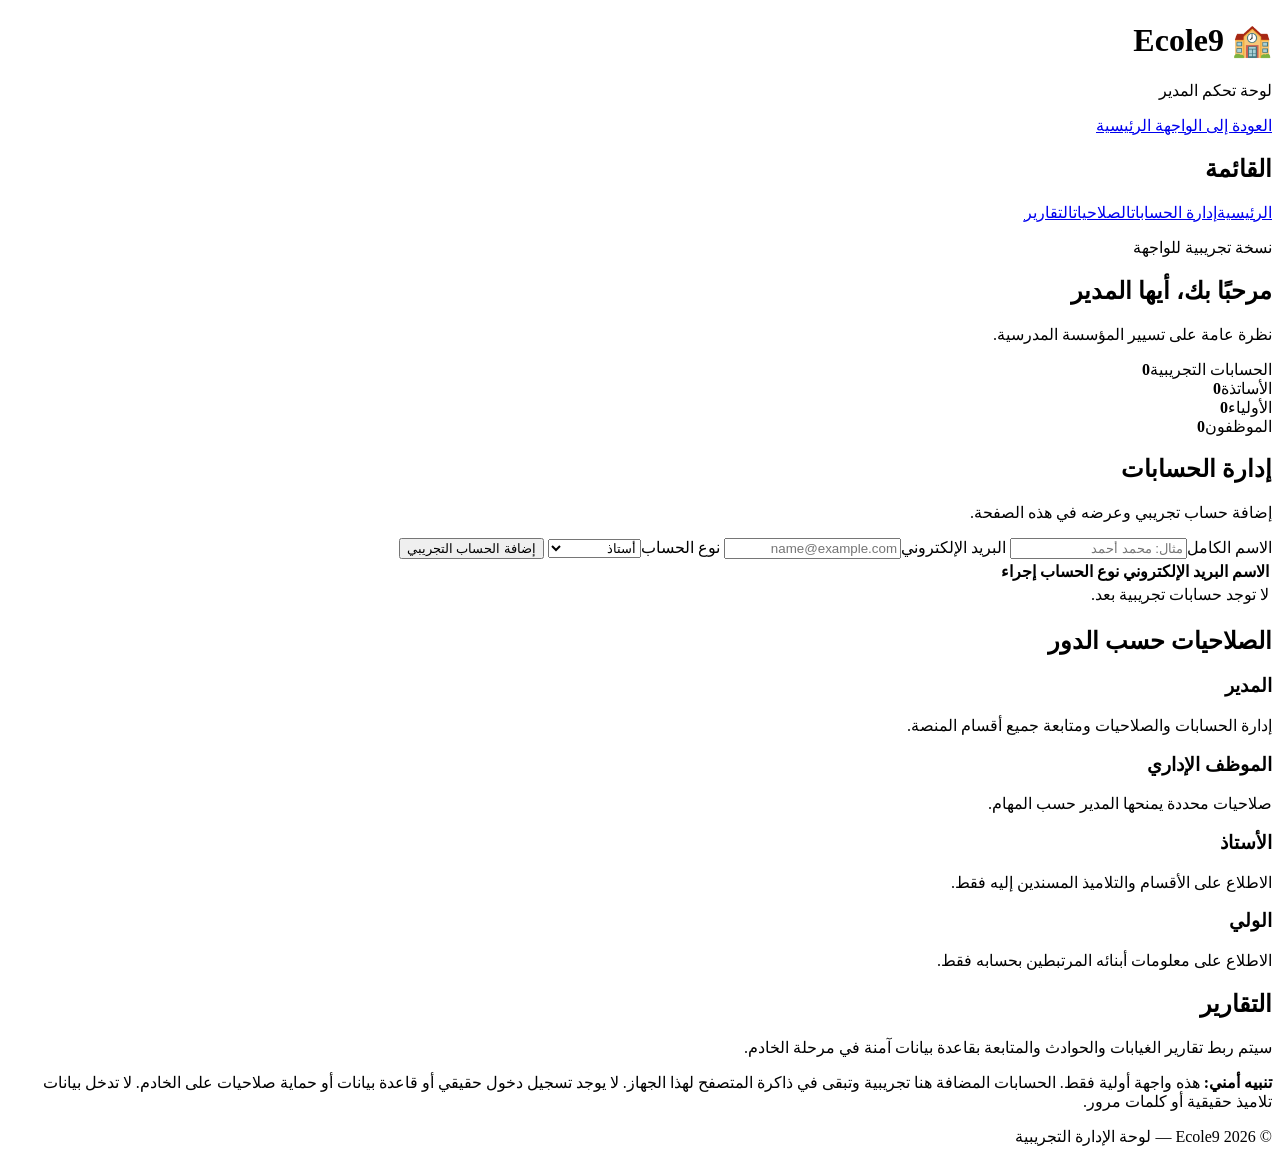
==== admin.html @ ca1e3cab "Add initial Ecole9 admin dashboard interface" ====
<!DOCTYPE html>
<html lang="ar" dir="rtl">
<head>
<meta charset="UTF-8"><meta name="viewport" content="width=device-width, initial-scale=1">
<meta name="description" content="لوحة إدارة منصة Ecole9"><title>Ecole9 | لوحة المدير</title>
<link rel="stylesheet" href="admin.css">
</head>
<body>
<header class="topbar"><div><h1>🏫 Ecole9</h1><p>لوحة تحكم المدير</p></div><a class="back" href="index.html">العودة إلى الواجهة الرئيسية</a></header>
<div class="layout">
<aside class="sidebar"><h2>القائمة</h2><a class="active" href="#overview">الرئيسية</a><a href="#accounts">إدارة الحسابات</a><a href="#permissions">الصلاحيات</a><a href="#reports">التقارير</a><p class="side-note">نسخة تجريبية للواجهة</p></aside>
<main>
<section id="overview" class="welcome"><h2>مرحبًا بك، أيها المدير</h2><p>نظرة عامة على تسيير المؤسسة المدرسية.</p></section>
<section class="stats">
<article><span>الحسابات التجريبية</span><strong id="totalCount">0</strong></article>
<article><span>الأساتذة</span><strong id="teacherCount">0</strong></article>
<article><span>الأولياء</span><strong id="parentCount">0</strong></article>
<article><span>الموظفون</span><strong id="staffCount">0</strong></article>
</section>
<section id="accounts" class="panel">
<div class="section-head"><div><h2>إدارة الحسابات</h2><p>إضافة حساب تجريبي وعرضه في هذه الصفحة.</p></div></div>
<form id="accountForm">
<label>الاسم الكامل<input id="fullName" required maxlength="80" placeholder="مثال: محمد أحمد"></label>
<label>البريد الإلكتروني<input id="email" type="email" required maxlength="120" placeholder="name@example.com"></label>
<label>نوع الحساب<select id="role"><option value="teacher">أستاذ</option><option value="parent">ولي</option><option value="staff">موظف إداري</option></select></label>
<button type="submit">إضافة الحساب التجريبي</button>
</form>
<div class="table-wrap"><table><thead><tr><th>الاسم</th><th>البريد الإلكتروني</th><th>نوع الحساب</th><th>إجراء</th></tr></thead><tbody id="accountRows"><tr><td colspan="4" class="empty">لا توجد حسابات تجريبية بعد.</td></tr></tbody></table></div>
</section>
<section id="permissions" class="panel"><h2>الصلاحيات حسب الدور</h2><div class="permission-grid">
<article><h3>المدير</h3><p>إدارة الحسابات والصلاحيات ومتابعة جميع أقسام المنصة.</p></article>
<article><h3>الموظف الإداري</h3><p>صلاحيات محددة يمنحها المدير حسب المهام.</p></article>
<article><h3>الأستاذ</h3><p>الاطلاع على الأقسام والتلاميذ المسندين إليه فقط.</p></article>
<article><h3>الولي</h3><p>الاطلاع على معلومات أبنائه المرتبطين بحسابه فقط.</p></article>
</div></section>
<section id="reports" class="panel"><h2>التقارير</h2><p>سيتم ربط تقارير الغيابات والحوادث والمتابعة بقاعدة بيانات آمنة في مرحلة الخادم.</p></section>
<p class="warning"><strong>تنبيه أمني:</strong> هذه واجهة أولية فقط. الحسابات المضافة هنا تجريبية وتبقى في ذاكرة المتصفح لهذا الجهاز. لا يوجد تسجيل دخول حقيقي أو قاعدة بيانات أو حماية صلاحيات على الخادم. لا تدخل بيانات تلاميذ حقيقية أو كلمات مرور.</p>
</main></div>
<footer>© 2026 Ecole9 — لوحة الإدارة التجريبية</footer>
<script src="admin.js"></script>
</body></html>
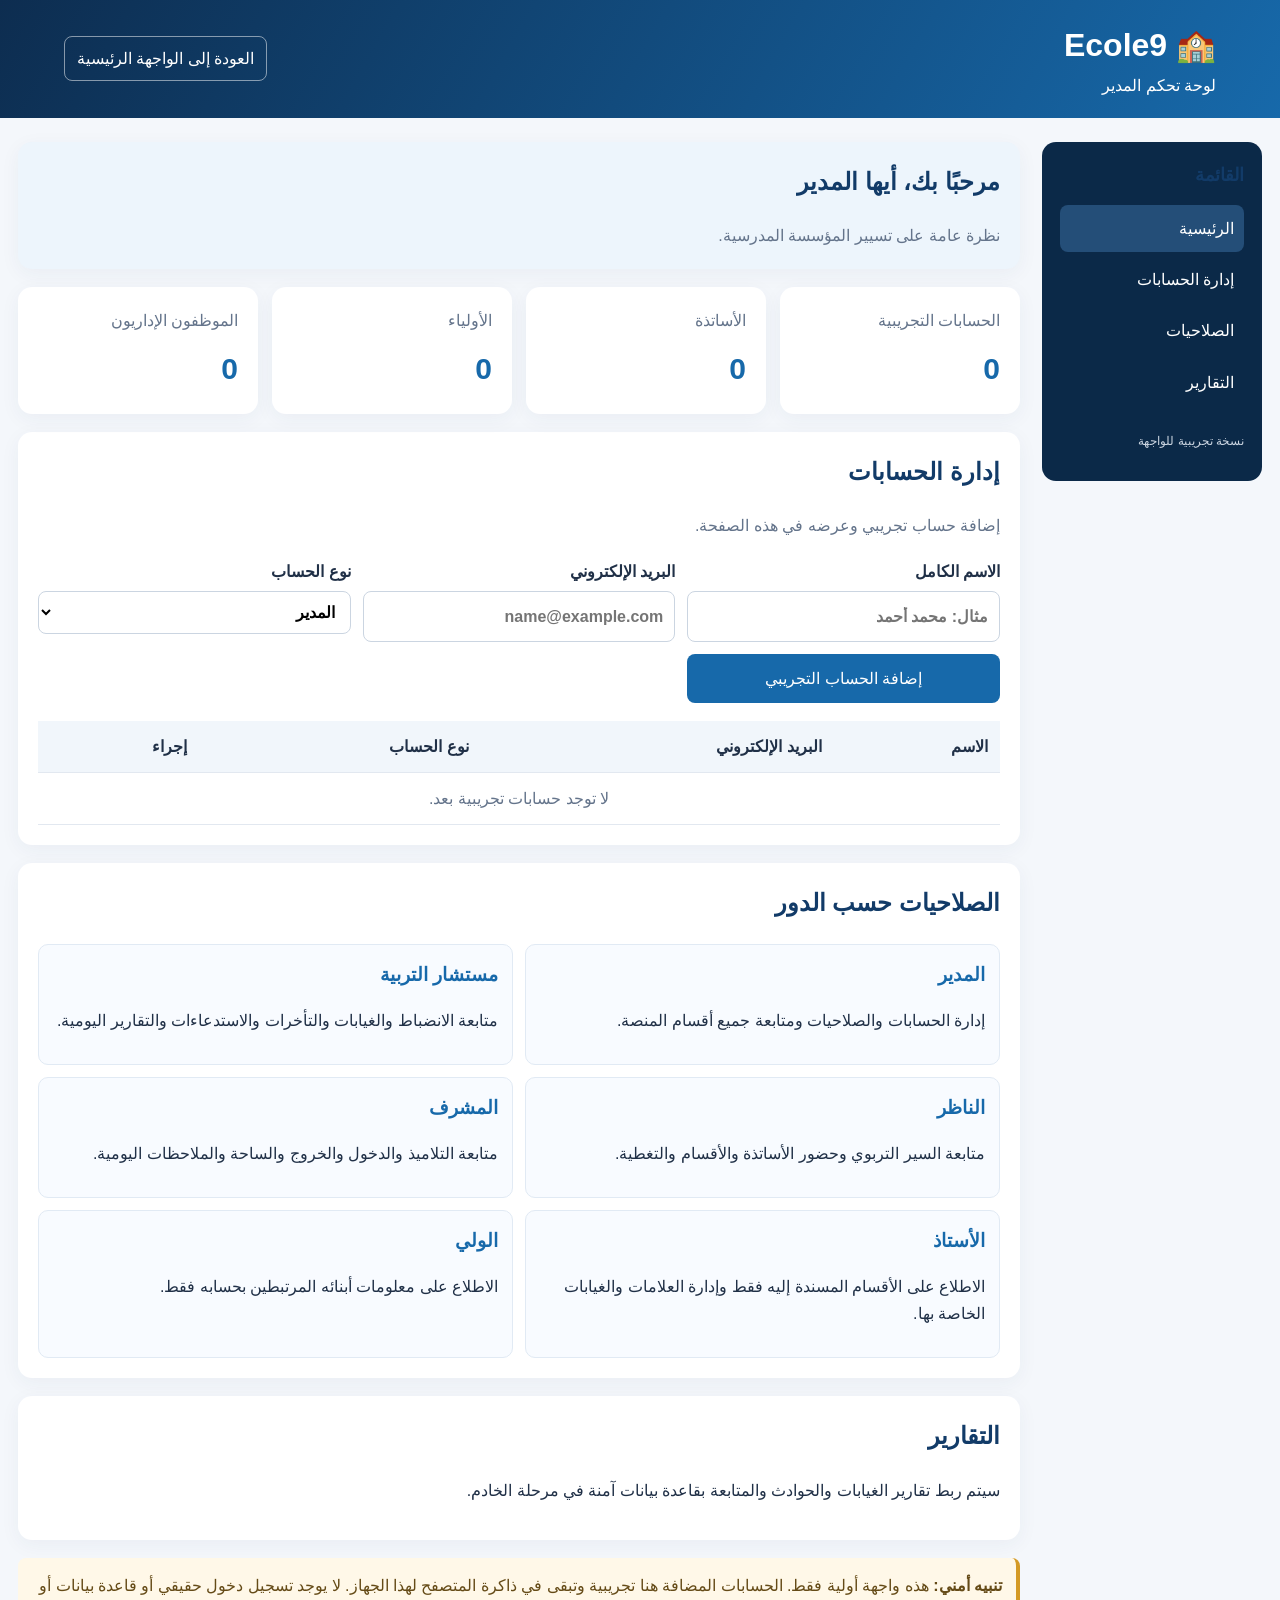
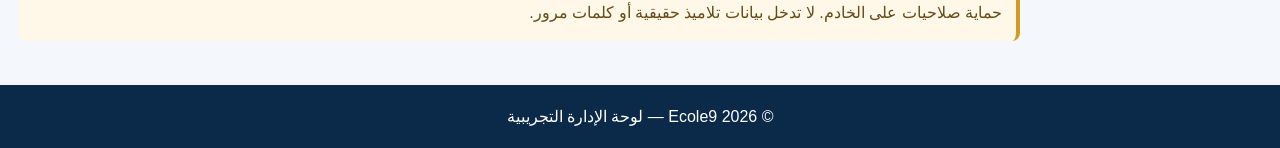
==== commit 72d87808: "Expand admin account roles and role descriptions" ====
--- a/admin.html
+++ b/admin.html
@@ -15,22 +15,31 @@
 <article><span>الحسابات التجريبية</span><strong id="totalCount">0</strong></article>
 <article><span>الأساتذة</span><strong id="teacherCount">0</strong></article>
 <article><span>الأولياء</span><strong id="parentCount">0</strong></article>
-<article><span>الموظفون</span><strong id="staffCount">0</strong></article>
+<article><span>الموظفون الإداريون</span><strong id="staffCount">0</strong></article>
 </section>
 <section id="accounts" class="panel">
 <div class="section-head"><div><h2>إدارة الحسابات</h2><p>إضافة حساب تجريبي وعرضه في هذه الصفحة.</p></div></div>
 <form id="accountForm">
 <label>الاسم الكامل<input id="fullName" required maxlength="80" placeholder="مثال: محمد أحمد"></label>
 <label>البريد الإلكتروني<input id="email" type="email" required maxlength="120" placeholder="name@example.com"></label>
-<label>نوع الحساب<select id="role"><option value="teacher">أستاذ</option><option value="parent">ولي</option><option value="staff">موظف إداري</option></select></label>
+<label>نوع الحساب<select id="role">
+<option value="director">المدير</option>
+<option value="counselor">مستشار التربية</option>
+<option value="intendant">الناظر</option>
+<option value="supervisor">المشرف</option>
+<option value="teacher">أستاذ</option>
+<option value="parent">ولي</option>
+</select></label>
 <button type="submit">إضافة الحساب التجريبي</button>
 </form>
 <div class="table-wrap"><table><thead><tr><th>الاسم</th><th>البريد الإلكتروني</th><th>نوع الحساب</th><th>إجراء</th></tr></thead><tbody id="accountRows"><tr><td colspan="4" class="empty">لا توجد حسابات تجريبية بعد.</td></tr></tbody></table></div>
 </section>
 <section id="permissions" class="panel"><h2>الصلاحيات حسب الدور</h2><div class="permission-grid">
 <article><h3>المدير</h3><p>إدارة الحسابات والصلاحيات ومتابعة جميع أقسام المنصة.</p></article>
-<article><h3>الموظف الإداري</h3><p>صلاحيات محددة يمنحها المدير حسب المهام.</p></article>
-<article><h3>الأستاذ</h3><p>الاطلاع على الأقسام والتلاميذ المسندين إليه فقط.</p></article>
+<article><h3>مستشار التربية</h3><p>متابعة الانضباط والغيابات والتأخرات والاستدعاءات والتقارير اليومية.</p></article>
+<article><h3>الناظر</h3><p>متابعة السير التربوي وحضور الأساتذة والأقسام والتغطية.</p></article>
+<article><h3>المشرف</h3><p>متابعة التلاميذ والدخول والخروج والساحة والملاحظات اليومية.</p></article>
+<article><h3>الأستاذ</h3><p>الاطلاع على الأقسام المسندة إليه فقط وإدارة العلامات والغيابات الخاصة بها.</p></article>
 <article><h3>الولي</h3><p>الاطلاع على معلومات أبنائه المرتبطين بحسابه فقط.</p></article>
 </div></section>
 <section id="reports" class="panel"><h2>التقارير</h2><p>سيتم ربط تقارير الغيابات والحوادث والمتابعة بقاعدة بيانات آمنة في مرحلة الخادم.</p></section>
--- a/admin.css
+++ b/admin.css
@@ -0,0 +1 @@
+:root{--navy:#123b68;--blue:#1769aa;--pale:#edf5fc;--ink:#203047;--muted:#64748b}*{box-sizing:border-box}body{margin:0;font-family:Tahoma,Arial,sans-serif;background:#f4f7fb;color:var(--ink);line-height:1.7}.topbar{background:linear-gradient(120deg,#0d2d50,#1769aa);color:white;padding:18px 5%;display:flex;align-items:center;justify-content:space-between;gap:16px}.topbar h1{margin:0}.topbar p{margin:0}.back{color:white;border:1px solid #ffffff80;padding:8px 12px;border-radius:8px;text-decoration:none}.layout{display:grid;grid-template-columns:220px 1fr;gap:22px;max-width:1300px;margin:24px auto;padding:0 18px}.sidebar{background:#0b2948;color:white;padding:18px;border-radius:14px;height:max-content;position:sticky;top:15px}.sidebar h2{font-size:18px}.sidebar a{display:block;color:white;text-decoration:none;padding:10px;border-radius:8px;margin:4px 0}.sidebar a:hover,.sidebar a.active{background:#244e78}.side-note{font-size:12px;color:#cbd5e1;margin-top:25px}.welcome,.panel,.stats article{background:white;border-radius:14px;padding:20px;box-shadow:0 5px 20px #1e3a5f0d}.welcome{background:var(--pale)}h2{color:var(--navy);margin-top:0}.welcome p,.section-head p{margin-bottom:0;color:var(--muted)}.stats{display:grid;grid-template-columns:repeat(4,1fr);gap:14px;margin:18px 0}.stats article{display:flex;flex-direction:column;gap:8px}.stats span{color:var(--muted)}.stats strong{font-size:30px;color:var(--blue)}.panel{margin:18px 0}.section-head{display:flex;justify-content:space-between;align-items:center}form{display:grid;grid-template-columns:repeat(3,1fr);gap:12px;margin:18px 0}label{display:flex;flex-direction:column;gap:6px;font-weight:bold}input,select{width:100%;padding:11px;border:1px solid #cbd5e1;border-radius:8px;font:inherit;background:white}button{border:0;border-radius:8px;background:var(--blue);color:white;padding:11px 16px;font:inherit;cursor:pointer;align-self:end}button:hover{background:#0d4f86}.table-wrap{overflow-x:auto}table{width:100%;border-collapse:collapse;min-width:560px}th,td{text-align:right;padding:12px;border-bottom:1px solid #e2e8f0}th{background:#f1f6fb}.empty{text-align:center;color:var(--muted)}.delete{background:#a83232;padding:6px 10px}.permission-grid{display:grid;grid-template-columns:repeat(2,1fr);gap:12px}.permission-grid article{background:#f8fbff;border:1px solid #e1eaf4;border-radius:10px;padding:14px}.permission-grid h3{color:var(--blue);margin:0}.warning{background:#fff8e8;border-right:4px solid #d49a25;padding:14px;border-radius:8px;color:#654b17}footer{text-align:center;background:#0b2948;color:white;padding:18px;margin-top:28px}@media(max-width:850px){.layout{grid-template-columns:1fr}.sidebar{position:static}.sidebar a{display:inline-block}.stats{grid-template-columns:repeat(2,1fr)}form{grid-template-columns:1fr}.permission-grid{grid-template-columns:1fr}}@media(max-width:500px){.topbar{align-items:flex-start;flex-direction:column}.stats{grid-template-columns:1fr 1fr}}
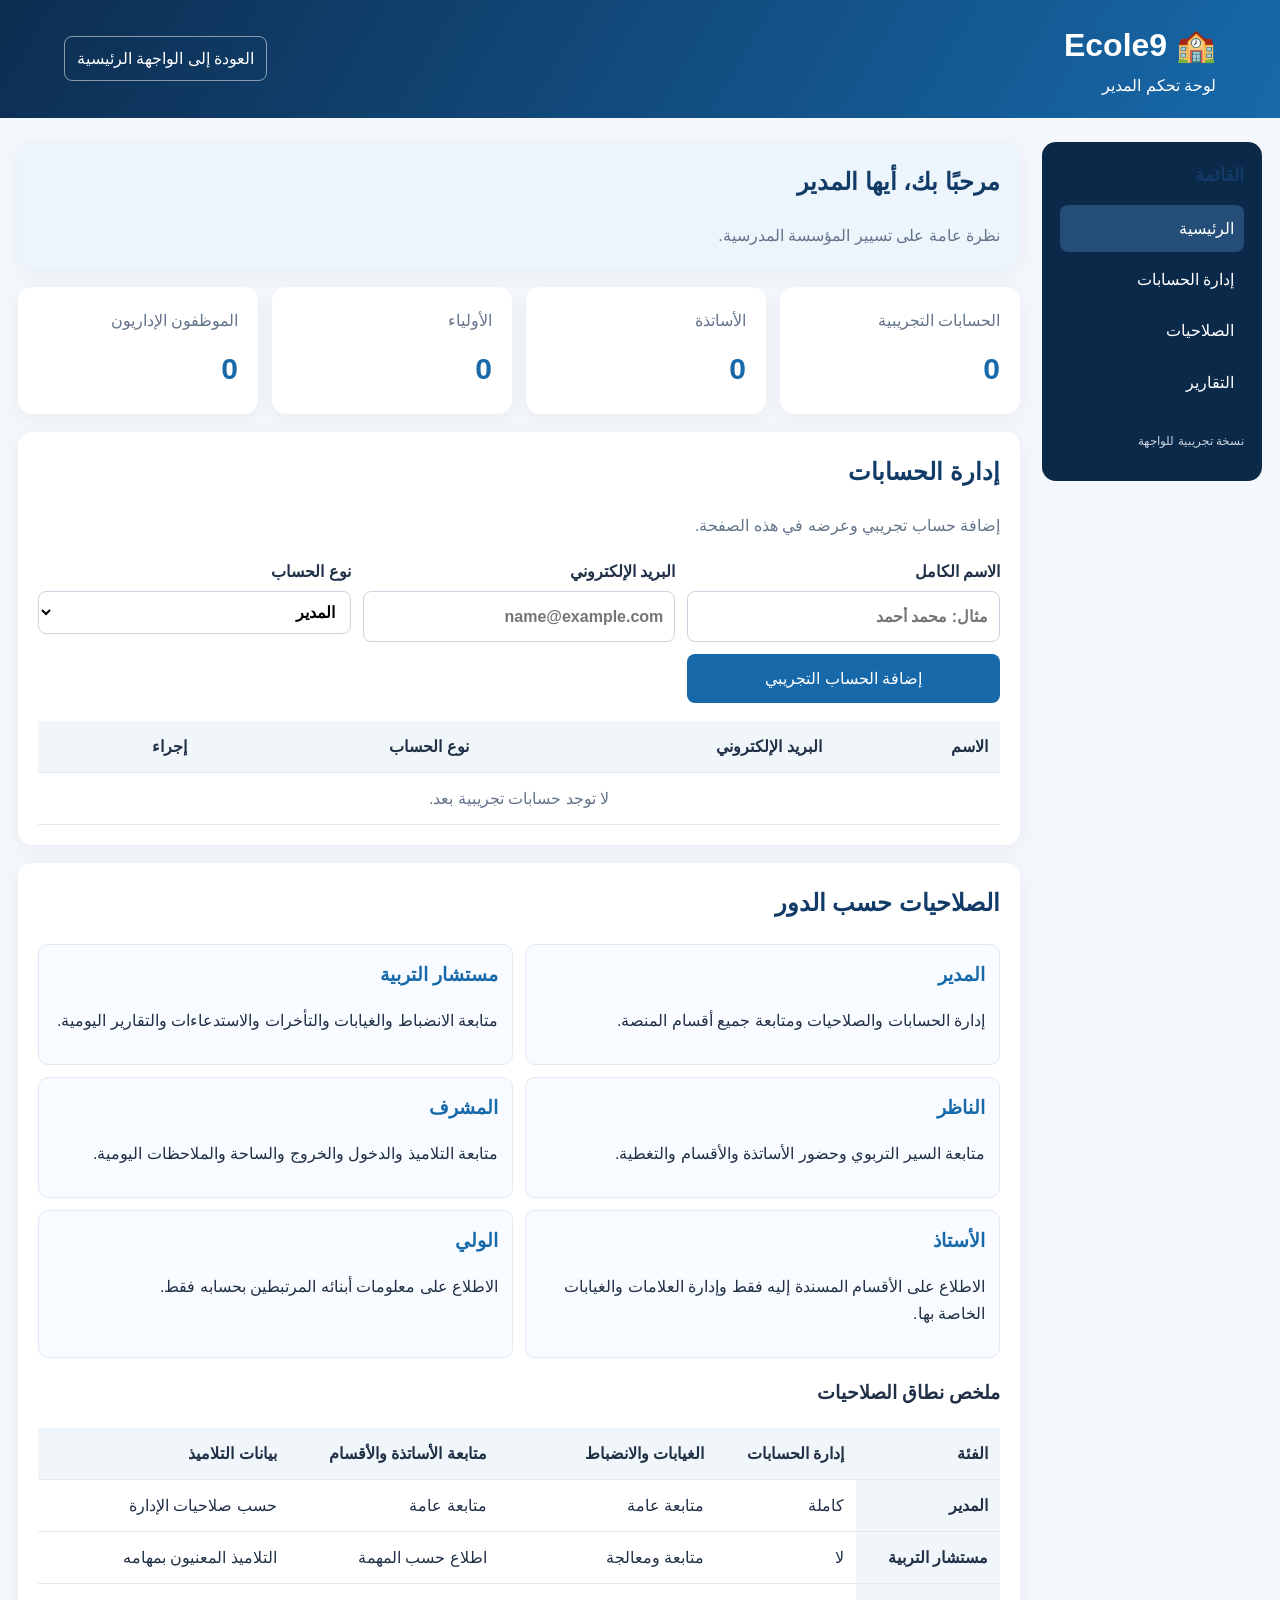
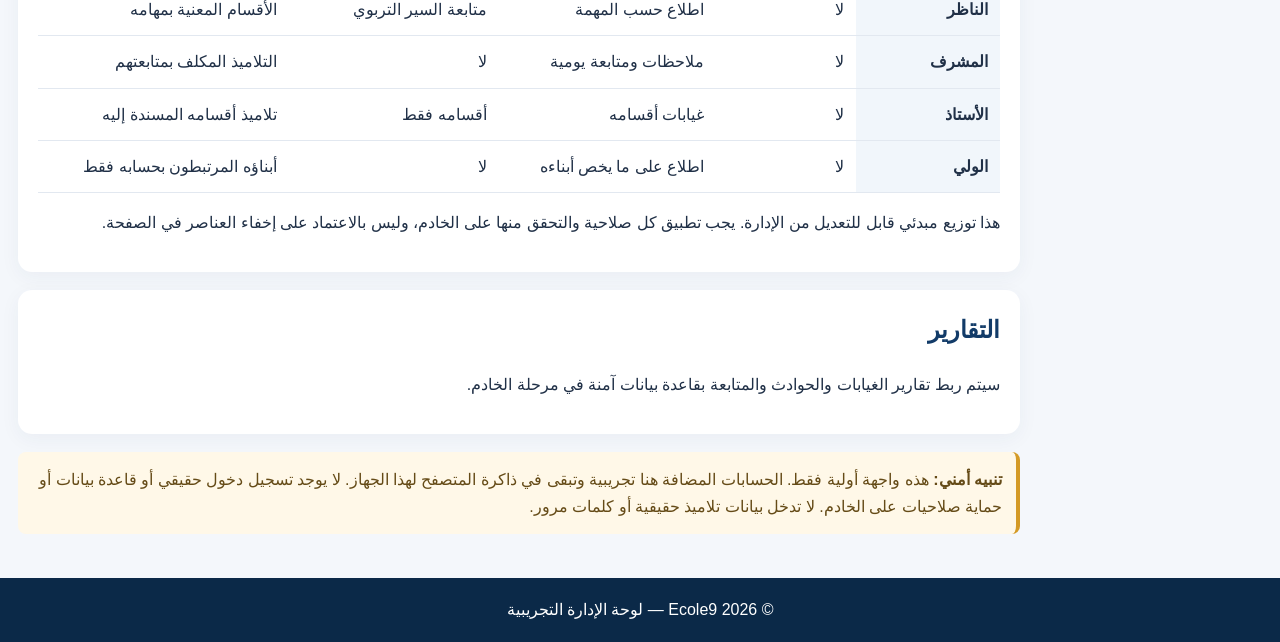
==== commit 20a3adfc: "Add role permission matrix to admin dashboard" ====
--- a/admin.html
+++ b/admin.html
@@ -41,7 +41,20 @@
 <article><h3>المشرف</h3><p>متابعة التلاميذ والدخول والخروج والساحة والملاحظات اليومية.</p></article>
 <article><h3>الأستاذ</h3><p>الاطلاع على الأقسام المسندة إليه فقط وإدارة العلامات والغيابات الخاصة بها.</p></article>
 <article><h3>الولي</h3><p>الاطلاع على معلومات أبنائه المرتبطين بحسابه فقط.</p></article>
-</div></section>
+</div>
+<h3 class="matrix-title">ملخص نطاق الصلاحيات</h3>
+<div class="table-wrap"><table class="permission-table">
+<thead><tr><th>الفئة</th><th>إدارة الحسابات</th><th>الغيابات والانضباط</th><th>متابعة الأساتذة والأقسام</th><th>بيانات التلاميذ</th></tr></thead>
+<tbody>
+<tr><th>المدير</th><td>كاملة</td><td>متابعة عامة</td><td>متابعة عامة</td><td>حسب صلاحيات الإدارة</td></tr>
+<tr><th>مستشار التربية</th><td>لا</td><td>متابعة ومعالجة</td><td>اطلاع حسب المهمة</td><td>التلاميذ المعنيون بمهامه</td></tr>
+<tr><th>الناظر</th><td>لا</td><td>اطلاع حسب المهمة</td><td>متابعة السير التربوي</td><td>الأقسام المعنية بمهامه</td></tr>
+<tr><th>المشرف</th><td>لا</td><td>ملاحظات ومتابعة يومية</td><td>لا</td><td>التلاميذ المكلف بمتابعتهم</td></tr>
+<tr><th>الأستاذ</th><td>لا</td><td>غيابات أقسامه</td><td>أقسامه فقط</td><td>تلاميذ أقسامه المسندة إليه</td></tr>
+<tr><th>الولي</th><td>لا</td><td>اطلاع على ما يخص أبناءه</td><td>لا</td><td>أبناؤه المرتبطون بحسابه فقط</td></tr>
+</tbody></table></div>
+<p class="matrix-note">هذا توزيع مبدئي قابل للتعديل من الإدارة. يجب تطبيق كل صلاحية والتحقق منها على الخادم، وليس بالاعتماد على إخفاء العناصر في الصفحة.</p>
+</section>
 <section id="reports" class="panel"><h2>التقارير</h2><p>سيتم ربط تقارير الغيابات والحوادث والمتابعة بقاعدة بيانات آمنة في مرحلة الخادم.</p></section>
 <p class="warning"><strong>تنبيه أمني:</strong> هذه واجهة أولية فقط. الحسابات المضافة هنا تجريبية وتبقى في ذاكرة المتصفح لهذا الجهاز. لا يوجد تسجيل دخول حقيقي أو قاعدة بيانات أو حماية صلاحيات على الخادم. لا تدخل بيانات تلاميذ حقيقية أو كلمات مرور.</p>
 </main></div>
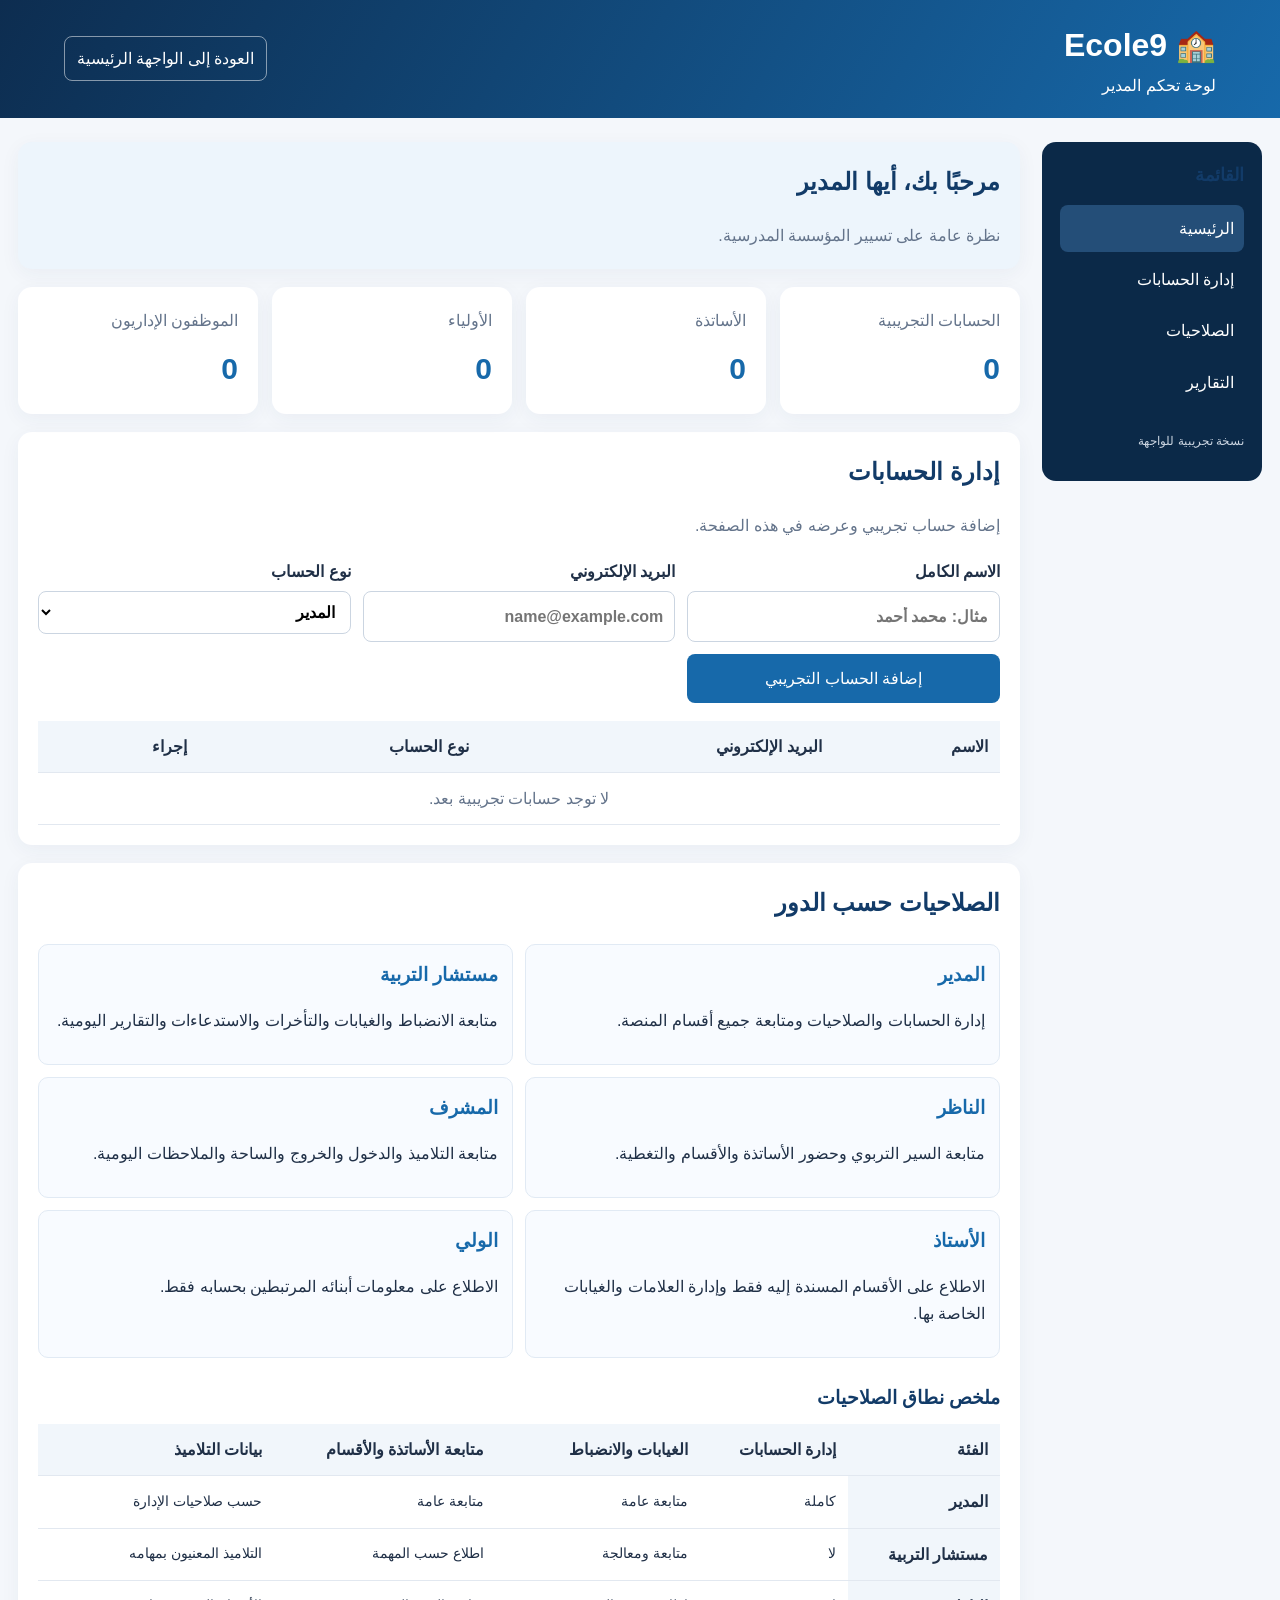
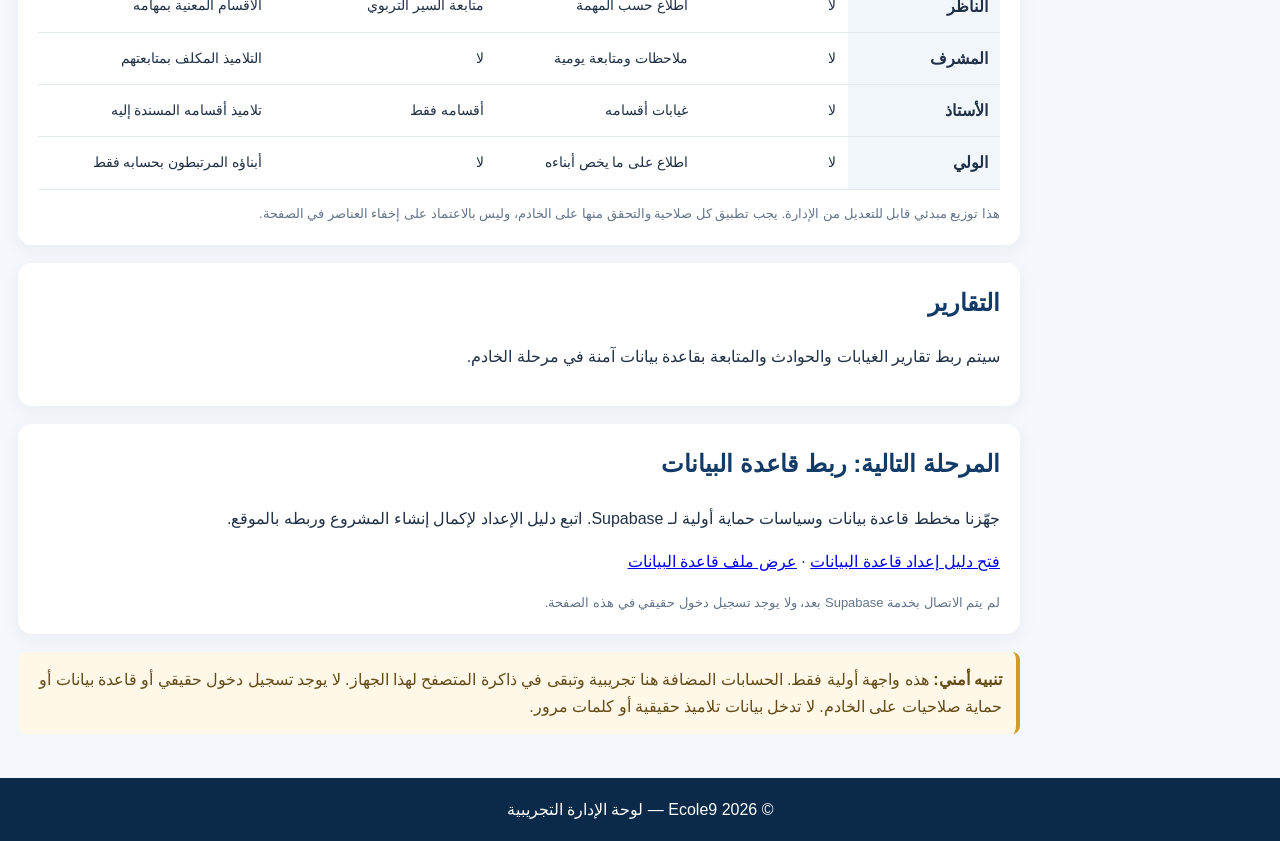
==== commit ce363927: "Link Supabase setup guide from admin dashboard" ====
--- a/admin.html
+++ b/admin.html
@@ -56,6 +56,7 @@
 <p class="matrix-note">هذا توزيع مبدئي قابل للتعديل من الإدارة. يجب تطبيق كل صلاحية والتحقق منها على الخادم، وليس بالاعتماد على إخفاء العناصر في الصفحة.</p>
 </section>
 <section id="reports" class="panel"><h2>التقارير</h2><p>سيتم ربط تقارير الغيابات والحوادث والمتابعة بقاعدة بيانات آمنة في مرحلة الخادم.</p></section>
+<section class="panel" id="database-setup"><h2>المرحلة التالية: ربط قاعدة البيانات</h2><p>جهّزنا مخطط قاعدة بيانات وسياسات حماية أولية لـ Supabase. اتبع دليل الإعداد لإكمال إنشاء المشروع وربطه بالموقع.</p><p><a href="SUPABASE-SETUP.md" target="_blank" rel="noopener">فتح دليل إعداد قاعدة البيانات</a> · <a href="supabase/schema.sql" target="_blank" rel="noopener">عرض ملف قاعدة البيانات</a></p><p class="matrix-note">لم يتم الاتصال بخدمة Supabase بعد، ولا يوجد تسجيل دخول حقيقي في هذه الصفحة.</p></section>
 <p class="warning"><strong>تنبيه أمني:</strong> هذه واجهة أولية فقط. الحسابات المضافة هنا تجريبية وتبقى في ذاكرة المتصفح لهذا الجهاز. لا يوجد تسجيل دخول حقيقي أو قاعدة بيانات أو حماية صلاحيات على الخادم. لا تدخل بيانات تلاميذ حقيقية أو كلمات مرور.</p>
 </main></div>
 <footer>© 2026 Ecole9 — لوحة الإدارة التجريبية</footer>
--- a/admin.css
+++ b/admin.css
@@ -1 +1,2 @@
-:root{--navy:#123b68;--blue:#1769aa;--pale:#edf5fc;--ink:#203047;--muted:#64748b}*{box-sizing:border-box}body{margin:0;font-family:Tahoma,Arial,sans-serif;background:#f4f7fb;color:var(--ink);line-height:1.7}.topbar{background:linear-gradient(120deg,#0d2d50,#1769aa);color:white;padding:18px 5%;display:flex;align-items:center;justify-content:space-between;gap:16px}.topbar h1{margin:0}.topbar p{margin:0}.back{color:white;border:1px solid #ffffff80;padding:8px 12px;border-radius:8px;text-decoration:none}.layout{display:grid;grid-template-columns:220px 1fr;gap:22px;max-width:1300px;margin:24px auto;padding:0 18px}.sidebar{background:#0b2948;color:white;padding:18px;border-radius:14px;height:max-content;position:sticky;top:15px}.sidebar h2{font-size:18px}.sidebar a{display:block;color:white;text-decoration:none;padding:10px;border-radius:8px;margin:4px 0}.sidebar a:hover,.sidebar a.active{background:#244e78}.side-note{font-size:12px;color:#cbd5e1;margin-top:25px}.welcome,.panel,.stats article{background:white;border-radius:14px;padding:20px;box-shadow:0 5px 20px #1e3a5f0d}.welcome{background:var(--pale)}h2{color:var(--navy);margin-top:0}.welcome p,.section-head p{margin-bottom:0;color:var(--muted)}.stats{display:grid;grid-template-columns:repeat(4,1fr);gap:14px;margin:18px 0}.stats article{display:flex;flex-direction:column;gap:8px}.stats span{color:var(--muted)}.stats strong{font-size:30px;color:var(--blue)}.panel{margin:18px 0}.section-head{display:flex;justify-content:space-between;align-items:center}form{display:grid;grid-template-columns:repeat(3,1fr);gap:12px;margin:18px 0}label{display:flex;flex-direction:column;gap:6px;font-weight:bold}input,select{width:100%;padding:11px;border:1px solid #cbd5e1;border-radius:8px;font:inherit;background:white}button{border:0;border-radius:8px;background:var(--blue);color:white;padding:11px 16px;font:inherit;cursor:pointer;align-self:end}button:hover{background:#0d4f86}.table-wrap{overflow-x:auto}table{width:100%;border-collapse:collapse;min-width:560px}th,td{text-align:right;padding:12px;border-bottom:1px solid #e2e8f0}th{background:#f1f6fb}.empty{text-align:center;color:var(--muted)}.delete{background:#a83232;padding:6px 10px}.permission-grid{display:grid;grid-template-columns:repeat(2,1fr);gap:12px}.permission-grid article{background:#f8fbff;border:1px solid #e1eaf4;border-radius:10px;padding:14px}.permission-grid h3{color:var(--blue);margin:0}.warning{background:#fff8e8;border-right:4px solid #d49a25;padding:14px;border-radius:8px;color:#654b17}footer{text-align:center;background:#0b2948;color:white;padding:18px;margin-top:28px}@media(max-width:850px){.layout{grid-template-columns:1fr}.sidebar{position:static}.sidebar a{display:inline-block}.stats{grid-template-columns:repeat(2,1fr)}form{grid-template-columns:1fr}.permission-grid{grid-template-columns:1fr}}@media(max-width:500px){.topbar{align-items:flex-start;flex-direction:column}.stats{grid-template-columns:1fr 1fr}}+:root{--navy:#123b68;--blue:#1769aa;--pale:#edf5fc;--ink:#203047;--muted:#64748b}*{box-sizing:border-box}body{margin:0;font-family:Tahoma,Arial,sans-serif;background:#f4f7fb;color:var(--ink);line-height:1.7}.topbar{background:linear-gradient(120deg,#0d2d50,#1769aa);color:white;padding:18px 5%;display:flex;align-items:center;justify-content:space-between;gap:16px}.topbar h1{margin:0}.topbar p{margin:0}.back{color:white;border:1px solid #ffffff80;padding:8px 12px;border-radius:8px;text-decoration:none}.layout{display:grid;grid-template-columns:220px 1fr;gap:22px;max-width:1300px;margin:24px auto;padding:0 18px}.sidebar{background:#0b2948;color:white;padding:18px;border-radius:14px;height:max-content;position:sticky;top:15px}.sidebar h2{font-size:18px}.sidebar a{display:block;color:white;text-decoration:none;padding:10px;border-radius:8px;margin:4px 0}.sidebar a:hover,.sidebar a.active{background:#244e78}.side-note{font-size:12px;color:#cbd5e1;margin-top:25px}.welcome,.panel,.stats article{background:white;border-radius:14px;padding:20px;box-shadow:0 5px 20px #1e3a5f0d}.welcome{background:var(--pale)}h2{color:var(--navy);margin-top:0}.welcome p,.section-head p{margin-bottom:0;color:var(--muted)}.stats{display:grid;grid-template-columns:repeat(4,1fr);gap:14px;margin:18px 0}.stats article{display:flex;flex-direction:column;gap:8px}.stats span{color:var(--muted)}.stats strong{font-size:30px;color:var(--blue)}.panel{margin:18px 0}.section-head{display:flex;justify-content:space-between;align-items:center}form{display:grid;grid-template-columns:repeat(3,1fr);gap:12px;margin:18px 0}label{display:flex;flex-direction:column;gap:6px;font-weight:bold}input,select{width:100%;padding:11px;border:1px solid #cbd5e1;border-radius:8px;font:inherit;background:white}button{border:0;border-radius:8px;background:var(--blue);color:white;padding:11px 16px;font:inherit;cursor:pointer;align-self:end}button:hover{background:#0d4f86}.table-wrap{overflow-x:auto}table{width:100%;border-collapse:collapse;min-width:560px}th,td{text-align:right;padding:12px;border-bottom:1px solid #e2e8f0}th{background:#f1f6fb}.empty{text-align:center;color:var(--muted)}.delete{background:#a83232;padding:6px 10px}.permission-grid{display:grid;grid-template-columns:repeat(2,1fr);gap:12px}.permission-grid article{background:#f8fbff;border:1px solid #e1eaf4;border-radius:10px;padding:14px}.permission-grid h3{color:var(--blue);margin:0}.warning{background:#fff8e8;border-right:4px solid #d49a25;padding:14px;border-radius:8px;color:#654b17}footer{text-align:center;background:#0b2948;color:white;padding:18px;margin-top:28px}@media(max-width:850px){.layout{grid-template-columns:1fr}.sidebar{position:static}.sidebar a{display:inline-block}.stats{grid-template-columns:repeat(2,1fr)}form{grid-template-columns:1fr}.permission-grid{grid-template-columns:1fr}}@media(max-width:500px){.topbar{align-items:flex-start;flex-direction:column}.stats{grid-template-columns:1fr 1fr}}
+.matrix-title{margin:24px 0 10px;color:var(--navy)}.permission-table{min-width:760px}.permission-table th{white-space:nowrap}.permission-table td{font-size:14px}.matrix-note{color:var(--muted);font-size:13px;margin-bottom:0}
